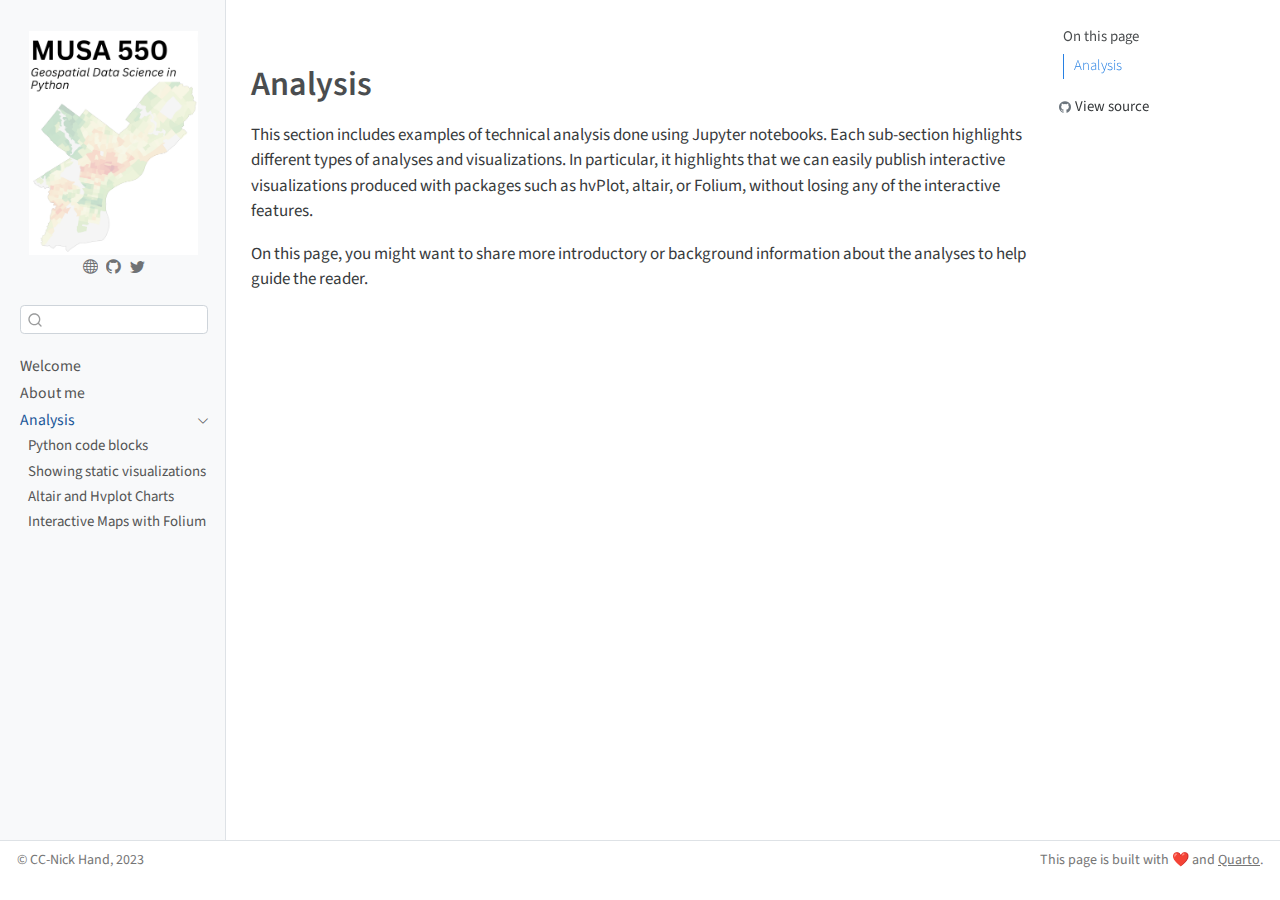
==== docs/analysis/index.html @ 08a7b9d3 "Initial commit" ====
<!DOCTYPE html>
<html xmlns="http://www.w3.org/1999/xhtml" lang="en" xml:lang="en"><head>

<meta charset="utf-8">
<meta name="generator" content="quarto-1.3.450">

<meta name="viewport" content="width=device-width, initial-scale=1.0, user-scalable=yes">


<title>MUSA 550 Quarto Template – index</title>
<style>
code{white-space: pre-wrap;}
span.smallcaps{font-variant: small-caps;}
div.columns{display: flex; gap: min(4vw, 1.5em);}
div.column{flex: auto; overflow-x: auto;}
div.hanging-indent{margin-left: 1.5em; text-indent: -1.5em;}
ul.task-list{list-style: none;}
ul.task-list li input[type="checkbox"] {
  width: 0.8em;
  margin: 0 0.8em 0.2em -1em; /* quarto-specific, see https://github.com/quarto-dev/quarto-cli/issues/4556 */ 
  vertical-align: middle;
}
</style>


<script src="../site_libs/quarto-nav/quarto-nav.js"></script>
<script src="../site_libs/clipboard/clipboard.min.js"></script>
<script src="../site_libs/quarto-search/autocomplete.umd.js"></script>
<script src="../site_libs/quarto-search/fuse.min.js"></script>
<script src="../site_libs/quarto-search/quarto-search.js"></script>
<meta name="quarto:offset" content="../">
<script src="../site_libs/quarto-html/quarto.js"></script>
<script src="../site_libs/quarto-html/popper.min.js"></script>
<script src="../site_libs/quarto-html/tippy.umd.min.js"></script>
<script src="../site_libs/quarto-html/anchor.min.js"></script>
<link href="../site_libs/quarto-html/tippy.css" rel="stylesheet">
<link href="../site_libs/quarto-html/quarto-syntax-highlighting.css" rel="stylesheet" id="quarto-text-highlighting-styles">
<script src="../site_libs/bootstrap/bootstrap.min.js"></script>
<link href="../site_libs/bootstrap/bootstrap-icons.css" rel="stylesheet">
<link href="../site_libs/bootstrap/bootstrap.min.css" rel="stylesheet" id="quarto-bootstrap" data-mode="light">
<script id="quarto-search-options" type="application/json">{
  "location": "sidebar",
  "copy-button": false,
  "collapse-after": 3,
  "panel-placement": "start",
  "type": "textbox",
  "limit": 20,
  "language": {
    "search-no-results-text": "No results",
    "search-matching-documents-text": "matching documents",
    "search-copy-link-title": "Copy link to search",
    "search-hide-matches-text": "Hide additional matches",
    "search-more-match-text": "more match in this document",
    "search-more-matches-text": "more matches in this document",
    "search-clear-button-title": "Clear",
    "search-detached-cancel-button-title": "Cancel",
    "search-submit-button-title": "Submit",
    "search-label": "Search"
  }
}</script>


<link rel="stylesheet" href="../styles.css">
</head>

<body class="nav-sidebar docked">

<div id="quarto-search-results"></div>
  <header id="quarto-header" class="headroom fixed-top">
  <nav class="quarto-secondary-nav">
    <div class="container-fluid d-flex">
      <button type="button" class="quarto-btn-toggle btn" data-bs-toggle="collapse" data-bs-target="#quarto-sidebar,#quarto-sidebar-glass" aria-controls="quarto-sidebar" aria-expanded="false" aria-label="Toggle sidebar navigation" onclick="if (window.quartoToggleHeadroom) { window.quartoToggleHeadroom(); }">
        <i class="bi bi-layout-text-sidebar-reverse"></i>
      </button>
      <nav class="quarto-page-breadcrumbs" aria-label="breadcrumb"><ol class="breadcrumb"><li class="breadcrumb-item"><a href="../analysis/index.html">Analysis</a></li></ol></nav>
      <a class="flex-grow-1" role="button" data-bs-toggle="collapse" data-bs-target="#quarto-sidebar,#quarto-sidebar-glass" aria-controls="quarto-sidebar" aria-expanded="false" aria-label="Toggle sidebar navigation" onclick="if (window.quartoToggleHeadroom) { window.quartoToggleHeadroom(); }">      
      </a>
      <button type="button" class="btn quarto-search-button" aria-label="" onclick="window.quartoOpenSearch();">
        <i class="bi bi-search"></i>
      </button>
    </div>
  </nav>
</header>
<!-- content -->
<div id="quarto-content" class="quarto-container page-columns page-rows-contents page-layout-article">
<!-- sidebar -->
  <nav id="quarto-sidebar" class="sidebar collapse collapse-horizontal sidebar-navigation docked overflow-auto">
    <div class="pt-lg-2 mt-2 text-center sidebar-header">
      <a href="../index.html" class="sidebar-logo-link">
      <img src="../images/course-icon.png" alt="" class="sidebar-logo py-0 d-lg-inline d-none">
      </a>
      <div class="sidebar-tools-main tools-wide">
    <a href="https://nickhand.dev" rel="" title="Personal Website" class="quarto-navigation-tool px-1" aria-label="Personal Website"><i class="bi bi-globe"></i></a>
    <a href="https://github.com/MUSA-550-Fall-2023/" rel="" title="MUSA 550 GitHub" class="quarto-navigation-tool px-1" aria-label="MUSA 550 GitHub"><i class="bi bi-github"></i></a>
    <a href="https://twitter.com/nicholashand" rel="" title="Nick Hand Twitter" class="quarto-navigation-tool px-1" aria-label="Nick Hand Twitter"><i class="bi bi-twitter"></i></a>
</div>
      </div>
        <div class="mt-2 flex-shrink-0 align-items-center">
        <div class="sidebar-search">
        <div id="quarto-search" class="" title="Search"></div>
        </div>
        </div>
    <div class="sidebar-menu-container"> 
    <ul class="list-unstyled mt-1">
        <li class="sidebar-item">
  <div class="sidebar-item-container"> 
  <a href="../index.html" class="sidebar-item-text sidebar-link">
 <span class="menu-text">Welcome</span></a>
  </div>
</li>
        <li class="sidebar-item">
  <div class="sidebar-item-container"> 
  <a href="../about.html" class="sidebar-item-text sidebar-link">
 <span class="menu-text">About me</span></a>
  </div>
</li>
        <li class="sidebar-item sidebar-item-section">
      <div class="sidebar-item-container"> 
            <a href="../analysis/index.html" class="sidebar-item-text sidebar-link active">
 <span class="menu-text">Analysis</span></a>
          <a class="sidebar-item-toggle text-start" data-bs-toggle="collapse" data-bs-target="#quarto-sidebar-section-1" aria-expanded="true" aria-label="Toggle section">
            <i class="bi bi-chevron-right ms-2"></i>
          </a> 
      </div>
      <ul id="quarto-sidebar-section-1" class="collapse list-unstyled sidebar-section depth1 show">  
          <li class="sidebar-item">
  <div class="sidebar-item-container"> 
  <a href="../analysis/1-python-code-blocks.html" class="sidebar-item-text sidebar-link">
 <span class="menu-text">Python code blocks</span></a>
  </div>
</li>
          <li class="sidebar-item">
  <div class="sidebar-item-container"> 
  <a href="../analysis/2-static-images.html" class="sidebar-item-text sidebar-link">
 <span class="menu-text">Showing static visualizations</span></a>
  </div>
</li>
          <li class="sidebar-item">
  <div class="sidebar-item-container"> 
  <a href="../analysis/3-altair-hvplot.html" class="sidebar-item-text sidebar-link">
 <span class="menu-text">Altair and Hvplot Charts</span></a>
  </div>
</li>
          <li class="sidebar-item">
  <div class="sidebar-item-container"> 
  <a href="../analysis/4-folium.html" class="sidebar-item-text sidebar-link">
 <span class="menu-text">Interactive Maps with Folium</span></a>
  </div>
</li>
      </ul>
  </li>
    </ul>
    </div>
</nav>
<div id="quarto-sidebar-glass" data-bs-toggle="collapse" data-bs-target="#quarto-sidebar,#quarto-sidebar-glass"></div>
<!-- margin-sidebar -->
    <div id="quarto-margin-sidebar" class="sidebar margin-sidebar">
        <nav id="TOC" role="doc-toc" class="toc-active">
    <h2 id="toc-title">On this page</h2>
   
  <ul>
  <li><a href="#analysis" id="toc-analysis" class="nav-link active" data-scroll-target="#analysis">Analysis</a></li>
  </ul>
<div class="toc-actions"><div><i class="bi bi-github"></i></div><div class="action-links"><p><a href="https://github.com/MUSA-550-Fall-2023/quarto-website-template/blob/main/analysis/index.qmd" class="toc-action">View source</a></p></div></div></nav>
    </div>
<!-- main -->
<main class="content" id="quarto-document-content">



<section id="analysis" class="level1">
<h1>Analysis</h1>
<p>This section includes examples of technical analysis done using Jupyter notebooks. Each sub-section highlights different types of analyses and visualizations. In particular, it highlights that we can easily publish interactive visualizations produced with packages such as hvPlot, altair, or Folium, without losing any of the interactive features.</p>
<p>On this page, you might want to share more introductory or background information about the analyses to help guide the reader.</p>


</section>

</main> <!-- /main -->
<script id="quarto-html-after-body" type="application/javascript">
window.document.addEventListener("DOMContentLoaded", function (event) {
  const toggleBodyColorMode = (bsSheetEl) => {
    const mode = bsSheetEl.getAttribute("data-mode");
    const bodyEl = window.document.querySelector("body");
    if (mode === "dark") {
      bodyEl.classList.add("quarto-dark");
      bodyEl.classList.remove("quarto-light");
    } else {
      bodyEl.classList.add("quarto-light");
      bodyEl.classList.remove("quarto-dark");
    }
  }
  const toggleBodyColorPrimary = () => {
    const bsSheetEl = window.document.querySelector("link#quarto-bootstrap");
    if (bsSheetEl) {
      toggleBodyColorMode(bsSheetEl);
    }
  }
  toggleBodyColorPrimary();  
  const icon = "";
  const anchorJS = new window.AnchorJS();
  anchorJS.options = {
    placement: 'right',
    icon: icon
  };
  anchorJS.add('.anchored');
  const isCodeAnnotation = (el) => {
    for (const clz of el.classList) {
      if (clz.startsWith('code-annotation-')) {                     
        return true;
      }
    }
    return false;
  }
  const clipboard = new window.ClipboardJS('.code-copy-button', {
    text: function(trigger) {
      const codeEl = trigger.previousElementSibling.cloneNode(true);
      for (const childEl of codeEl.children) {
        if (isCodeAnnotation(childEl)) {
          childEl.remove();
        }
      }
      return codeEl.innerText;
    }
  });
  clipboard.on('success', function(e) {
    // button target
    const button = e.trigger;
    // don't keep focus
    button.blur();
    // flash "checked"
    button.classList.add('code-copy-button-checked');
    var currentTitle = button.getAttribute("title");
    button.setAttribute("title", "Copied!");
    let tooltip;
    if (window.bootstrap) {
      button.setAttribute("data-bs-toggle", "tooltip");
      button.setAttribute("data-bs-placement", "left");
      button.setAttribute("data-bs-title", "Copied!");
      tooltip = new bootstrap.Tooltip(button, 
        { trigger: "manual", 
          customClass: "code-copy-button-tooltip",
          offset: [0, -8]});
      tooltip.show();    
    }
    setTimeout(function() {
      if (tooltip) {
        tooltip.hide();
        button.removeAttribute("data-bs-title");
        button.removeAttribute("data-bs-toggle");
        button.removeAttribute("data-bs-placement");
      }
      button.setAttribute("title", currentTitle);
      button.classList.remove('code-copy-button-checked');
    }, 1000);
    // clear code selection
    e.clearSelection();
  });
  function tippyHover(el, contentFn) {
    const config = {
      allowHTML: true,
      content: contentFn,
      maxWidth: 500,
      delay: 100,
      arrow: false,
      appendTo: function(el) {
          return el.parentElement;
      },
      interactive: true,
      interactiveBorder: 10,
      theme: 'quarto',
      placement: 'bottom-start'
    };
    window.tippy(el, config); 
  }
  const noterefs = window.document.querySelectorAll('a[role="doc-noteref"]');
  for (var i=0; i<noterefs.length; i++) {
    const ref = noterefs[i];
    tippyHover(ref, function() {
      // use id or data attribute instead here
      let href = ref.getAttribute('data-footnote-href') || ref.getAttribute('href');
      try { href = new URL(href).hash; } catch {}
      const id = href.replace(/^#\/?/, "");
      const note = window.document.getElementById(id);
      return note.innerHTML;
    });
  }
      let selectedAnnoteEl;
      const selectorForAnnotation = ( cell, annotation) => {
        let cellAttr = 'data-code-cell="' + cell + '"';
        let lineAttr = 'data-code-annotation="' +  annotation + '"';
        const selector = 'span[' + cellAttr + '][' + lineAttr + ']';
        return selector;
      }
      const selectCodeLines = (annoteEl) => {
        const doc = window.document;
        const targetCell = annoteEl.getAttribute("data-target-cell");
        const targetAnnotation = annoteEl.getAttribute("data-target-annotation");
        const annoteSpan = window.document.querySelector(selectorForAnnotation(targetCell, targetAnnotation));
        const lines = annoteSpan.getAttribute("data-code-lines").split(",");
        const lineIds = lines.map((line) => {
          return targetCell + "-" + line;
        })
        let top = null;
        let height = null;
        let parent = null;
        if (lineIds.length > 0) {
            //compute the position of the single el (top and bottom and make a div)
            const el = window.document.getElementById(lineIds[0]);
            top = el.offsetTop;
            height = el.offsetHeight;
            parent = el.parentElement.parentElement;
          if (lineIds.length > 1) {
            const lastEl = window.document.getElementById(lineIds[lineIds.length - 1]);
            const bottom = lastEl.offsetTop + lastEl.offsetHeight;
            height = bottom - top;
          }
          if (top !== null && height !== null && parent !== null) {
            // cook up a div (if necessary) and position it 
            let div = window.document.getElementById("code-annotation-line-highlight");
            if (div === null) {
              div = window.document.createElement("div");
              div.setAttribute("id", "code-annotation-line-highlight");
              div.style.position = 'absolute';
              parent.appendChild(div);
            }
            div.style.top = top - 2 + "px";
            div.style.height = height + 4 + "px";
            let gutterDiv = window.document.getElementById("code-annotation-line-highlight-gutter");
            if (gutterDiv === null) {
              gutterDiv = window.document.createElement("div");
              gutterDiv.setAttribute("id", "code-annotation-line-highlight-gutter");
              gutterDiv.style.position = 'absolute';
              const codeCell = window.document.getElementById(targetCell);
              const gutter = codeCell.querySelector('.code-annotation-gutter');
              gutter.appendChild(gutterDiv);
            }
            gutterDiv.style.top = top - 2 + "px";
            gutterDiv.style.height = height + 4 + "px";
          }
          selectedAnnoteEl = annoteEl;
        }
      };
      const unselectCodeLines = () => {
        const elementsIds = ["code-annotation-line-highlight", "code-annotation-line-highlight-gutter"];
        elementsIds.forEach((elId) => {
          const div = window.document.getElementById(elId);
          if (div) {
            div.remove();
          }
        });
        selectedAnnoteEl = undefined;
      };
      // Attach click handler to the DT
      const annoteDls = window.document.querySelectorAll('dt[data-target-cell]');
      for (const annoteDlNode of annoteDls) {
        annoteDlNode.addEventListener('click', (event) => {
          const clickedEl = event.target;
          if (clickedEl !== selectedAnnoteEl) {
            unselectCodeLines();
            const activeEl = window.document.querySelector('dt[data-target-cell].code-annotation-active');
            if (activeEl) {
              activeEl.classList.remove('code-annotation-active');
            }
            selectCodeLines(clickedEl);
            clickedEl.classList.add('code-annotation-active');
          } else {
            // Unselect the line
            unselectCodeLines();
            clickedEl.classList.remove('code-annotation-active');
          }
        });
      }
  const findCites = (el) => {
    const parentEl = el.parentElement;
    if (parentEl) {
      const cites = parentEl.dataset.cites;
      if (cites) {
        return {
          el,
          cites: cites.split(' ')
        };
      } else {
        return findCites(el.parentElement)
      }
    } else {
      return undefined;
    }
  };
  var bibliorefs = window.document.querySelectorAll('a[role="doc-biblioref"]');
  for (var i=0; i<bibliorefs.length; i++) {
    const ref = bibliorefs[i];
    const citeInfo = findCites(ref);
    if (citeInfo) {
      tippyHover(citeInfo.el, function() {
        var popup = window.document.createElement('div');
        citeInfo.cites.forEach(function(cite) {
          var citeDiv = window.document.createElement('div');
          citeDiv.classList.add('hanging-indent');
          citeDiv.classList.add('csl-entry');
          var biblioDiv = window.document.getElementById('ref-' + cite);
          if (biblioDiv) {
            citeDiv.innerHTML = biblioDiv.innerHTML;
          }
          popup.appendChild(citeDiv);
        });
        return popup.innerHTML;
      });
    }
  }
});
</script>
</div> <!-- /content -->
<footer class="footer">
  <div class="nav-footer">
    <div class="nav-footer-left">© CC-Nick Hand, 2023</div>   
    <div class="nav-footer-center">
      &nbsp;
    </div>
    <div class="nav-footer-right">This page is built with ❤️ and <a href="https://quarto.org/">Quarto</a>.</div>
  </div>
</footer>



</body></html>
---- docs/site_libs/quarto-html/tippy.css ----
.tippy-box[data-animation=fade][data-state=hidden]{opacity:0}[data-tippy-root]{max-width:calc(100vw - 10px)}.tippy-box{position:relative;background-color:#333;color:#fff;border-radius:4px;font-size:14px;line-height:1.4;white-space:normal;outline:0;transition-property:transform,visibility,opacity}.tippy-box[data-placement^=top]>.tippy-arrow{bottom:0}.tippy-box[data-placement^=top]>.tippy-arrow:before{bottom:-7px;left:0;border-width:8px 8px 0;border-top-color:initial;transform-origin:center top}.tippy-box[data-placement^=bottom]>.tippy-arrow{top:0}.tippy-box[data-placement^=bottom]>.tippy-arrow:before{top:-7px;left:0;border-width:0 8px 8px;border-bottom-color:initial;transform-origin:center bottom}.tippy-box[data-placement^=left]>.tippy-arrow{right:0}.tippy-box[data-placement^=left]>.tippy-arrow:before{border-width:8px 0 8px 8px;border-left-color:initial;right:-7px;transform-origin:center left}.tippy-box[data-placement^=right]>.tippy-arrow{left:0}.tippy-box[data-placement^=right]>.tippy-arrow:before{left:-7px;border-width:8px 8px 8px 0;border-right-color:initial;transform-origin:center right}.tippy-box[data-inertia][data-state=visible]{transition-timing-function:cubic-bezier(.54,1.5,.38,1.11)}.tippy-arrow{width:16px;height:16px;color:#333}.tippy-arrow:before{content:"";position:absolute;border-color:transparent;border-style:solid}.tippy-content{position:relative;padding:5px 9px;z-index:1}
---- docs/site_libs/quarto-html/quarto-syntax-highlighting.css ----
/* quarto syntax highlight colors */
:root {
  --quarto-hl-kw-color: #859900;
  --quarto-hl-fu-color: #268bd2;
  --quarto-hl-va-color: #268bd2;
  --quarto-hl-cf-color: #859900;
  --quarto-hl-op-color: #859900;
  --quarto-hl-bu-color: #cb4b16;
  --quarto-hl-ex-color: #268bd2;
  --quarto-hl-pp-color: #cb4b16;
  --quarto-hl-at-color: #268bd2;
  --quarto-hl-ch-color: #2aa198;
  --quarto-hl-sc-color: #dc322f;
  --quarto-hl-st-color: #2aa198;
  --quarto-hl-vs-color: #2aa198;
  --quarto-hl-ss-color: #dc322f;
  --quarto-hl-im-color: #2aa198;
  --quarto-hl-dt-color: #b58900;
  --quarto-hl-dv-color: #2aa198;
  --quarto-hl-bn-color: #2aa198;
  --quarto-hl-fl-color: #2aa198;
  --quarto-hl-cn-color: #2aa198;
  --quarto-hl-co-color: #93a1a1;
  --quarto-hl-do-color: #dc322f;
  --quarto-hl-an-color: #268bd2;
  --quarto-hl-cv-color: #2aa198;
  --quarto-hl-re-color: #268bd2;
  --quarto-hl-in-color: #b58900;
  --quarto-hl-wa-color: #cb4b16;
  --quarto-hl-al-color: #d33682;
  --quarto-hl-er-color: #dc322f;
}

/* other quarto variables */
:root {
  --quarto-font-monospace: SFMono-Regular, Menlo, Monaco, Consolas, "Liberation Mono", "Courier New", monospace;
}

pre > code.sourceCode > span {
  color: #657b83;
  font-style: inherit;
}

code span {
  color: #657b83;
  font-style: inherit;
}

code.sourceCode > span {
  color: #657b83;
  font-style: inherit;
}

div.sourceCode,
div.sourceCode pre.sourceCode {
  color: #657b83;
  font-style: inherit;
}

code span.kw {
  color: #859900;
  font-weight: bold;
}

code span.fu {
  color: #268bd2;
}

code span.va {
  color: #268bd2;
}

code span.cf {
  color: #859900;
  font-weight: bold;
}

code span.op {
  color: #859900;
}

code span.bu {
  color: #cb4b16;
}

code span.ex {
  color: #268bd2;
  font-weight: bold;
}

code span.pp {
  color: #cb4b16;
}

code span.at {
  color: #268bd2;
}

code span.ch {
  color: #2aa198;
}

code span.sc {
  color: #dc322f;
}

code span.st {
  color: #2aa198;
}

code span.vs {
  color: #2aa198;
}

code span.ss {
  color: #dc322f;
}

code span.im {
  color: #2aa198;
}

code span.dt {
  color: #b58900;
  font-weight: bold;
}

code span.dv {
  color: #2aa198;
}

code span.bn {
  color: #2aa198;
}

code span.fl {
  color: #2aa198;
}

code span.cn {
  color: #2aa198;
  font-weight: bold;
}

code span.co {
  color: #93a1a1;
  font-style: italic;
}

code span.do {
  color: #dc322f;
}

code span.an {
  color: #268bd2;
}

code span.cv {
  color: #2aa198;
}

code span.re {
  color: #268bd2;
  background-color: #eee8d5;
}

code span.in {
  color: #b58900;
}

code span.wa {
  color: #cb4b16;
}

code span.al {
  color: #d33682;
  font-weight: bold;
}

code span.er {
  color: #dc322f;
  text-decoration: underline;
}

.prevent-inlining {
  content: "</";
}

/*# sourceMappingURL=debc5d5d77c3f9108843748ff7464032.css.map */
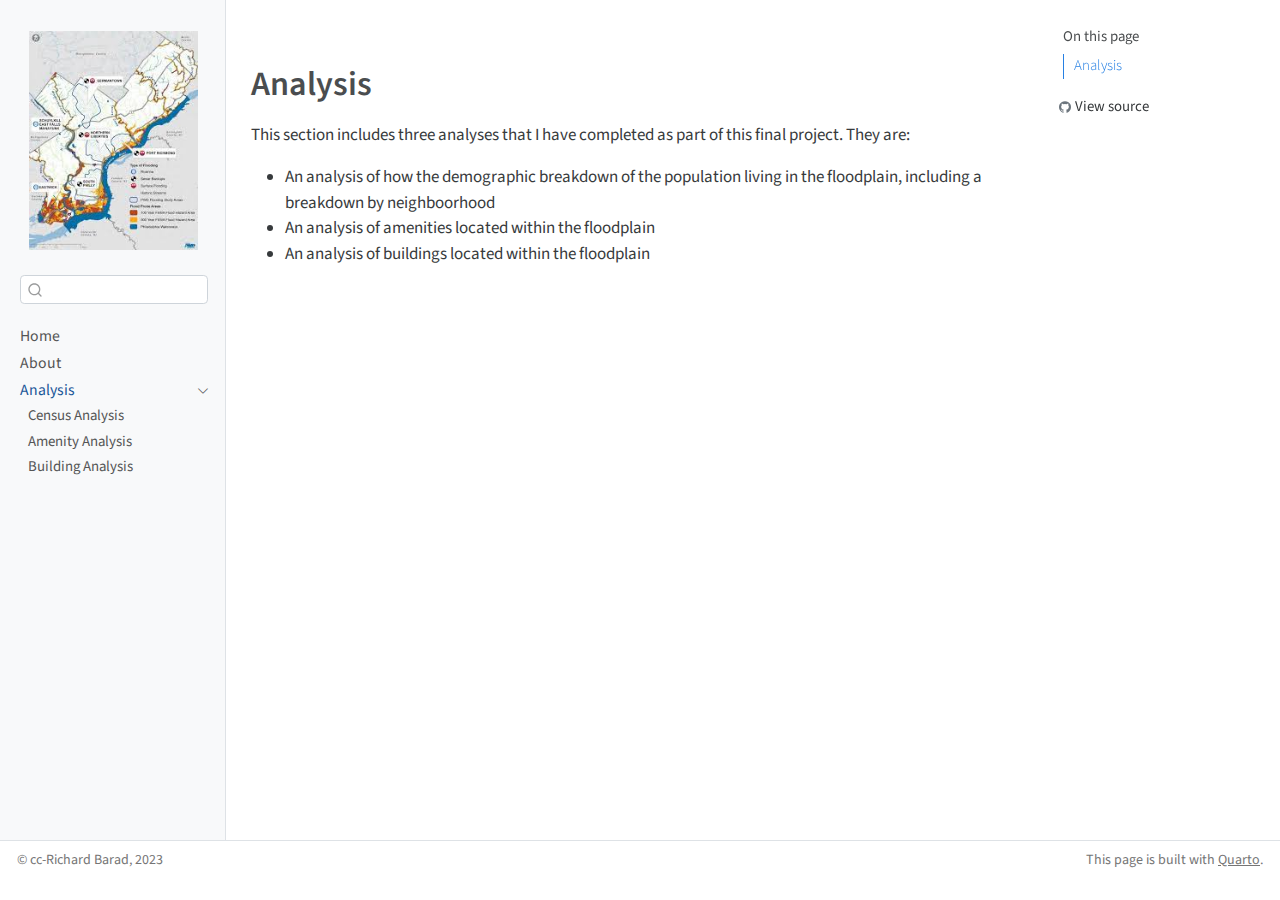
==== commit 543e0cee: "Push Final Project Website!" ====
--- a/docs/analysis/index.html
+++ b/docs/analysis/index.html
@@ -7,7 +7,7 @@
 <meta name="viewport" content="width=device-width, initial-scale=1.0, user-scalable=yes">
 
 
-<title>MUSA 550 Quarto Template – index</title>
+<title>MUSA 550 Final Project – index</title>
 <style>
 code{white-space: pre-wrap;}
 span.smallcaps{font-variant: small-caps;}
@@ -87,13 +87,8 @@
   <nav id="quarto-sidebar" class="sidebar collapse collapse-horizontal sidebar-navigation docked overflow-auto">
     <div class="pt-lg-2 mt-2 text-center sidebar-header">
       <a href="../index.html" class="sidebar-logo-link">
-      <img src="../images/course-icon.png" alt="" class="sidebar-logo py-0 d-lg-inline d-none">
+      <img src="../images/philly_map.jpg" alt="" class="sidebar-logo py-0 d-lg-inline d-none">
       </a>
-      <div class="sidebar-tools-main tools-wide">
-    <a href="https://nickhand.dev" rel="" title="Personal Website" class="quarto-navigation-tool px-1" aria-label="Personal Website"><i class="bi bi-globe"></i></a>
-    <a href="https://github.com/MUSA-550-Fall-2023/" rel="" title="MUSA 550 GitHub" class="quarto-navigation-tool px-1" aria-label="MUSA 550 GitHub"><i class="bi bi-github"></i></a>
-    <a href="https://twitter.com/nicholashand" rel="" title="Nick Hand Twitter" class="quarto-navigation-tool px-1" aria-label="Nick Hand Twitter"><i class="bi bi-twitter"></i></a>
-</div>
       </div>
         <div class="mt-2 flex-shrink-0 align-items-center">
         <div class="sidebar-search">
@@ -105,13 +100,13 @@
         <li class="sidebar-item">
   <div class="sidebar-item-container"> 
   <a href="../index.html" class="sidebar-item-text sidebar-link">
- <span class="menu-text">Welcome</span></a>
+ <span class="menu-text">Home</span></a>
   </div>
 </li>
         <li class="sidebar-item">
   <div class="sidebar-item-container"> 
   <a href="../about.html" class="sidebar-item-text sidebar-link">
- <span class="menu-text">About me</span></a>
+ <span class="menu-text">About</span></a>
   </div>
 </li>
         <li class="sidebar-item sidebar-item-section">
@@ -125,26 +120,20 @@
       <ul id="quarto-sidebar-section-1" class="collapse list-unstyled sidebar-section depth1 show">  
           <li class="sidebar-item">
   <div class="sidebar-item-container"> 
-  <a href="../analysis/1-python-code-blocks.html" class="sidebar-item-text sidebar-link">
- <span class="menu-text">Python code blocks</span></a>
+  <a href="../analysis/1-race-analysis.html" class="sidebar-item-text sidebar-link">
+ <span class="menu-text">Census Analysis</span></a>
   </div>
 </li>
           <li class="sidebar-item">
   <div class="sidebar-item-container"> 
-  <a href="../analysis/2-static-images.html" class="sidebar-item-text sidebar-link">
- <span class="menu-text">Showing static visualizations</span></a>
+  <a href="../analysis/2-amenity-analysis.html" class="sidebar-item-text sidebar-link">
+ <span class="menu-text">Amenity Analysis</span></a>
   </div>
 </li>
           <li class="sidebar-item">
   <div class="sidebar-item-container"> 
-  <a href="../analysis/3-altair-hvplot.html" class="sidebar-item-text sidebar-link">
- <span class="menu-text">Altair and Hvplot Charts</span></a>
-  </div>
-</li>
-          <li class="sidebar-item">
-  <div class="sidebar-item-container"> 
-  <a href="../analysis/4-folium.html" class="sidebar-item-text sidebar-link">
- <span class="menu-text">Interactive Maps with Folium</span></a>
+  <a href="../analysis/3-building-analysis.html" class="sidebar-item-text sidebar-link">
+ <span class="menu-text">Building Analysis</span></a>
   </div>
 </li>
       </ul>
@@ -161,7 +150,7 @@
   <ul>
   <li><a href="#analysis" id="toc-analysis" class="nav-link active" data-scroll-target="#analysis">Analysis</a></li>
   </ul>
-<div class="toc-actions"><div><i class="bi bi-github"></i></div><div class="action-links"><p><a href="https://github.com/MUSA-550-Fall-2023/quarto-website-template/blob/main/analysis/index.qmd" class="toc-action">View source</a></p></div></div></nav>
+<div class="toc-actions"><div><i class="bi bi-github"></i></div><div class="action-links"><p><a href="https://github.com/richardbarad/quarto_musa_550_final/blob/main/analysis/index.qmd" class="toc-action">View source</a></p></div></div></nav>
     </div>
 <!-- main -->
 <main class="content" id="quarto-document-content">
@@ -170,8 +159,12 @@
 
 <section id="analysis" class="level1">
 <h1>Analysis</h1>
-<p>This section includes examples of technical analysis done using Jupyter notebooks. Each sub-section highlights different types of analyses and visualizations. In particular, it highlights that we can easily publish interactive visualizations produced with packages such as hvPlot, altair, or Folium, without losing any of the interactive features.</p>
-<p>On this page, you might want to share more introductory or background information about the analyses to help guide the reader.</p>
+<p>This section includes three analyses that I have completed as part of this final project. They are:</p>
+<ul>
+<li>An analysis of how the demographic breakdown of the population living in the floodplain, including a breakdown by neighboorhood</li>
+<li>An analysis of amenities located within the floodplain</li>
+<li>An analysis of buildings located within the floodplain</li>
+</ul>
 
 
 </section>
@@ -413,11 +406,11 @@
 </div> <!-- /content -->
 <footer class="footer">
   <div class="nav-footer">
-    <div class="nav-footer-left">© CC-Nick Hand, 2023</div>   
+    <div class="nav-footer-left">© cc-Richard Barad, 2023</div>   
     <div class="nav-footer-center">
       &nbsp;
     </div>
-    <div class="nav-footer-right">This page is built with ❤️ and <a href="https://quarto.org/">Quarto</a>.</div>
+    <div class="nav-footer-right">This page is built with <a href="https://quarto.org/">Quarto</a>.</div>
   </div>
 </footer>
 
